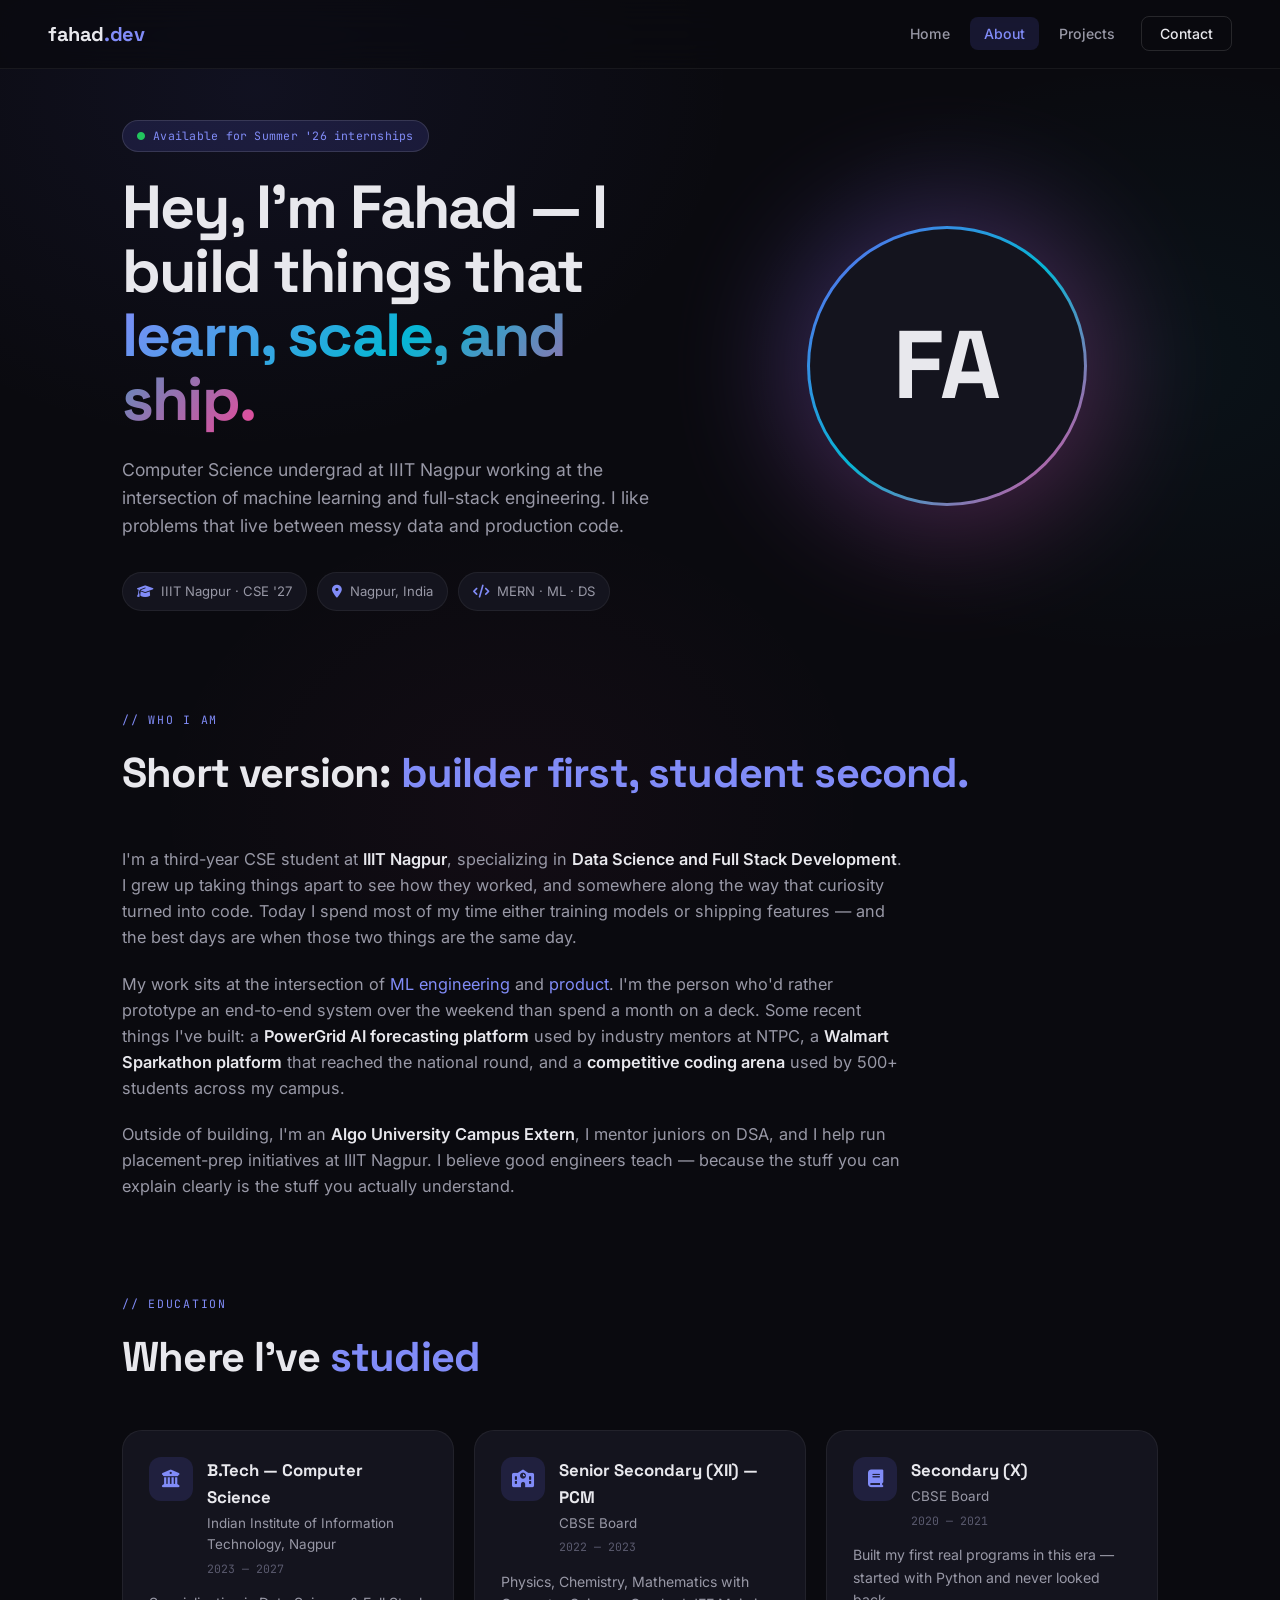
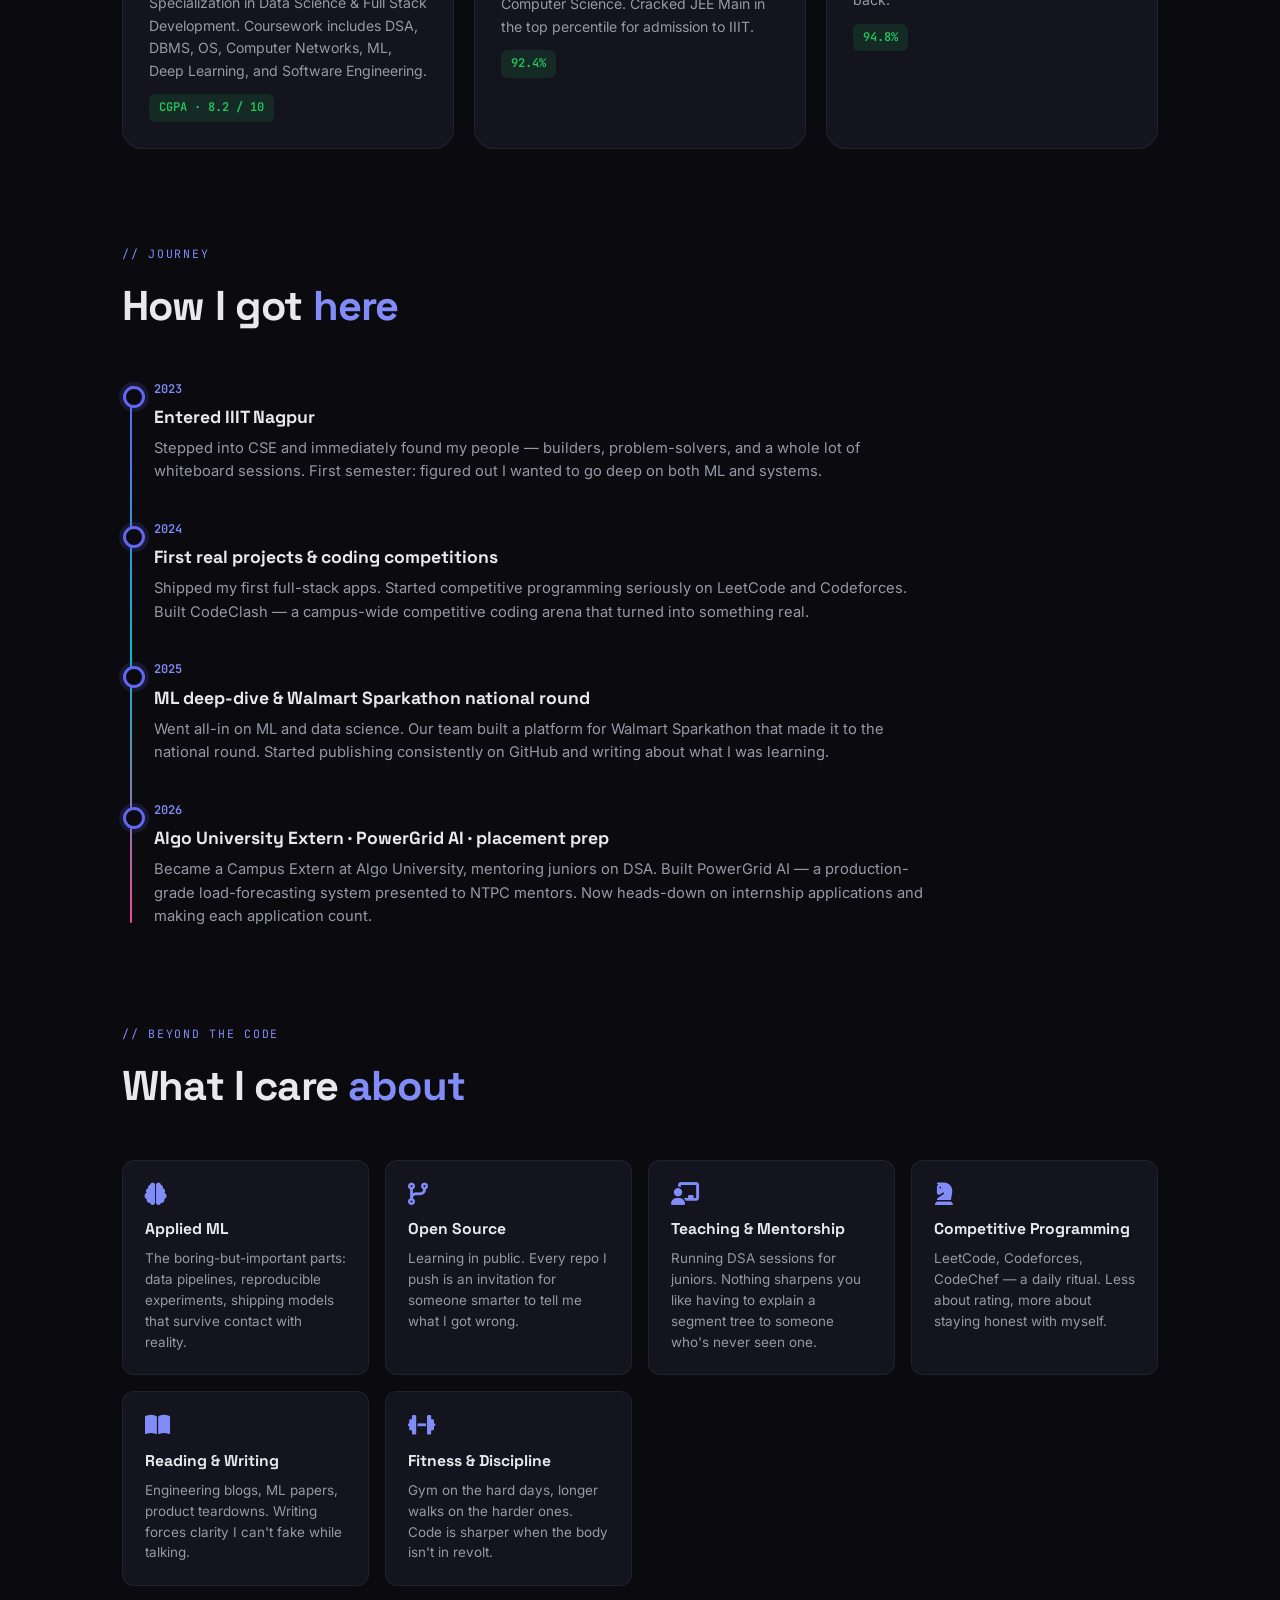
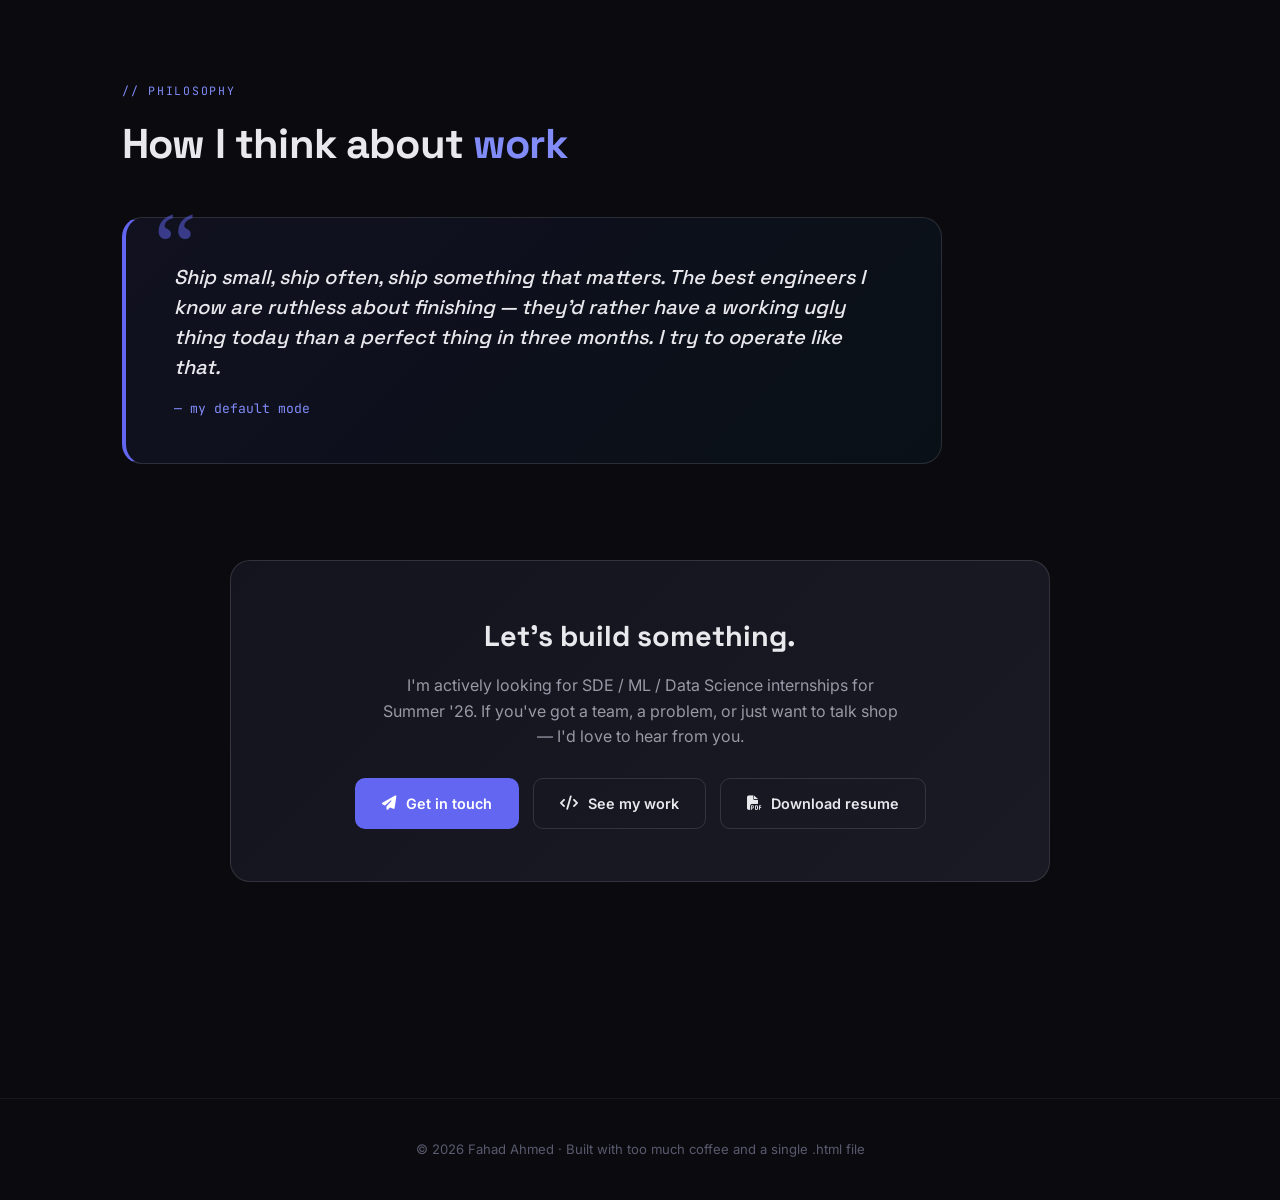
==== about.html @ 01cc84ea "Major portfolio overhaul: snap-scroll fix, new pages, skills, experience redesign - Fix snap scroll:" ====
<!DOCTYPE html>
<html lang="en">
<head>
    <meta charset="UTF-8">
    <meta name="viewport" content="width=device-width, initial-scale=1.0">
    <title>About — Fahad Ahmed</title>
    <meta name="description" content="About Fahad Ahmed — CS undergrad at IIIT Nagpur, builder at the intersection of ML and full-stack engineering.">
    <link rel="preconnect" href="https://fonts.googleapis.com">
    <link rel="preconnect" href="https://fonts.gstatic.com" crossorigin>
    <link href="https://fonts.googleapis.com/css2?family=Inter:wght@300;400;500;600;700;800;900&family=JetBrains+Mono:wght@400;500;600;700&family=Space+Grotesk:wght@400;500;600;700&display=swap" rel="stylesheet">
    <link rel="stylesheet" href="https://cdnjs.cloudflare.com/ajax/libs/font-awesome/6.5.1/css/all.min.css">
    <style>
        :root {
            --bg-primary: #0a0a0f;
            --bg-secondary: #0d0d14;
            --bg-tertiary: #1a1a24;
            --bg-card: #14141e;
            --bg-card-hover: #1c1c2a;
            --text-primary: #e8e8ed;
            --text-secondary: #9898a6;
            --text-muted: #5a5a6e;
            --accent: #6366f1;
            --accent-light: #818cf8;
            --accent-dim: rgba(99, 102, 241, 0.15);
            --accent-glow: rgba(99, 102, 241, 0.4);
            --green: #22c55e;
            --orange: #f59e0b;
            --cyan: #06b6d4;
            --pink: #ec4899;
            --border: rgba(255, 255, 255, 0.06);
            --border-hover: rgba(255, 255, 255, 0.12);
            --border-strong: rgba(255, 255, 255, 0.08);
            --radius: 12px;
            --radius-lg: 20px;
            --transition: 0.3s cubic-bezier(0.4, 0, 0.2, 1);
            --font-body: 'Inter', -apple-system, sans-serif;
            --font-heading: 'Space Grotesk', sans-serif;
            --font-mono: 'JetBrains Mono', monospace;
        }

        * { margin: 0; padding: 0; box-sizing: border-box; }

        html { scroll-behavior: smooth; }
        body {
            font-family: var(--font-body);
            background: var(--bg-primary);
            color: var(--text-primary);
            line-height: 1.6;
            -webkit-font-smoothing: antialiased;
            overflow-x: hidden;
            background-image:
                radial-gradient(ellipse 800px 600px at 20% 10%, rgba(99, 102, 241, 0.08), transparent 60%),
                radial-gradient(ellipse 700px 500px at 90% 40%, rgba(6, 182, 212, 0.05), transparent 60%),
                radial-gradient(ellipse 600px 500px at 40% 90%, rgba(236, 72, 153, 0.04), transparent 60%);
            background-attachment: fixed;
        }

        ::selection { background: var(--accent-dim); color: var(--accent-light); }

        /* Navbar */
        nav {
            position: fixed;
            top: 0; left: 0; right: 0;
            z-index: 100;
            padding: 18px 48px;
            display: flex;
            justify-content: space-between;
            align-items: center;
            background: rgba(10, 10, 15, 0.72);
            backdrop-filter: blur(18px) saturate(140%);
            -webkit-backdrop-filter: blur(18px) saturate(140%);
            border-bottom: 1px solid var(--border);
        }
        .nav-logo {
            font-family: var(--font-heading);
            font-size: 1.25rem;
            font-weight: 700;
            color: var(--text-primary);
            text-decoration: none;
            letter-spacing: -0.02em;
        }
        .nav-logo span { color: var(--accent-light); }
        .nav-links {
            display: flex;
            gap: 6px;
            list-style: none;
            align-items: center;
        }
        .nav-links a {
            color: var(--text-secondary);
            text-decoration: none;
            font-size: 0.88rem;
            font-weight: 500;
            padding: 8px 14px;
            border-radius: 8px;
            transition: var(--transition);
        }
        .nav-links a:hover { color: var(--text-primary); background: rgba(255,255,255,0.04); }
        .nav-links a.active { color: var(--accent-light); background: var(--accent-dim); }
        .nav-cta {
            border: 1px solid var(--border-hover) !important;
            color: var(--text-primary) !important;
            padding: 8px 18px !important;
            margin-left: 6px;
        }
        .nav-cta:hover {
            background: var(--accent) !important;
            border-color: var(--accent) !important;
            color: #fff !important;
        }

        main { padding-top: 120px; padding-bottom: 120px; }
        .container { max-width: 1100px; margin: 0 auto; padding: 0 32px; }

        /* Hero */
        .about-hero {
            display: grid;
            grid-template-columns: 1.3fr 1fr;
            gap: 64px;
            align-items: center;
            margin-bottom: 100px;
        }
        .eyebrow {
            display: inline-flex;
            align-items: center;
            gap: 8px;
            padding: 6px 14px;
            border: 1px solid var(--border-hover);
            border-radius: 999px;
            font-family: var(--font-mono);
            font-size: 0.72rem;
            color: var(--accent-light);
            background: var(--accent-dim);
            margin-bottom: 24px;
            letter-spacing: 0.02em;
        }
        .eyebrow i { font-size: 0.7rem; }
        h1 {
            font-family: var(--font-heading);
            font-size: clamp(2.4rem, 5vw, 3.8rem);
            font-weight: 800;
            line-height: 1.05;
            letter-spacing: -0.03em;
            margin-bottom: 24px;
        }
        h1 .grad {
            background: linear-gradient(135deg, var(--accent-light) 0%, var(--cyan) 50%, var(--pink) 100%);
            -webkit-background-clip: text;
            background-clip: text;
            color: transparent;
        }
        .lede {
            font-size: 1.1rem;
            color: var(--text-secondary);
            max-width: 580px;
            margin-bottom: 32px;
        }
        .hero-meta { display: flex; flex-wrap: wrap; gap: 10px; }
        .meta-chip {
            display: inline-flex;
            align-items: center;
            gap: 8px;
            padding: 8px 14px;
            background: var(--bg-card);
            border: 1px solid var(--border);
            border-radius: 999px;
            font-size: 0.82rem;
            color: var(--text-secondary);
        }
        .meta-chip i { color: var(--accent-light); }

        .avatar-wrap {
            position: relative;
            justify-self: center;
        }
        .avatar {
            width: 280px;
            height: 280px;
            border-radius: 50%;
            background: linear-gradient(135deg, var(--accent) 0%, var(--cyan) 50%, var(--pink) 100%);
            padding: 3px;
            position: relative;
        }
        .avatar::before {
            content: '';
            position: absolute;
            inset: -20px;
            border-radius: 50%;
            background: linear-gradient(135deg, var(--accent), var(--pink));
            filter: blur(60px);
            opacity: 0.35;
            z-index: -1;
        }
        .avatar-inner {
            width: 100%;
            height: 100%;
            border-radius: 50%;
            background: var(--bg-card);
            display: flex;
            align-items: center;
            justify-content: center;
            font-family: var(--font-heading);
            font-size: 6rem;
            font-weight: 800;
            color: var(--text-primary);
        }

        /* Section */
        section.block { margin-bottom: 96px; }
        .section-head { margin-bottom: 40px; }
        .section-label {
            font-family: var(--font-mono);
            font-size: 0.72rem;
            color: var(--accent-light);
            letter-spacing: 0.15em;
            text-transform: uppercase;
            margin-bottom: 10px;
        }
        h2 {
            font-family: var(--font-heading);
            font-size: clamp(1.8rem, 3.5vw, 2.6rem);
            font-weight: 700;
            letter-spacing: -0.02em;
        }
        h2 span { color: var(--accent-light); }

        /* Bio prose */
        .prose p {
            font-size: 1.02rem;
            color: var(--text-secondary);
            margin-bottom: 20px;
            max-width: 780px;
        }
        .prose strong { color: var(--text-primary); font-weight: 600; }
        .prose em { color: var(--accent-light); font-style: normal; }

        /* Education */
        .edu-grid {
            display: grid;
            grid-template-columns: repeat(auto-fit, minmax(300px, 1fr));
            gap: 20px;
        }
        .edu-card {
            background: var(--bg-card);
            border: 1px solid var(--border);
            border-radius: var(--radius-lg);
            padding: 26px;
            transition: var(--transition);
        }
        .edu-card:hover {
            border-color: var(--border-hover);
            background: var(--bg-card-hover);
            transform: translateY(-4px);
        }
        .edu-head {
            display: flex;
            align-items: flex-start;
            gap: 14px;
            margin-bottom: 14px;
        }
        .edu-icon {
            width: 44px; height: 44px;
            border-radius: 12px;
            background: var(--accent-dim);
            color: var(--accent-light);
            display: flex;
            align-items: center;
            justify-content: center;
            font-size: 1.1rem;
            flex-shrink: 0;
        }
        .edu-card h3 {
            font-family: var(--font-heading);
            font-size: 1.05rem;
            font-weight: 700;
            margin-bottom: 2px;
        }
        .edu-card .school {
            font-size: 0.84rem;
            color: var(--text-secondary);
        }
        .edu-card .period {
            font-family: var(--font-mono);
            font-size: 0.72rem;
            color: var(--text-muted);
            margin-top: 4px;
        }
        .edu-card .grade {
            display: inline-block;
            margin-top: 12px;
            padding: 4px 10px;
            background: rgba(34, 197, 94, 0.12);
            color: var(--green);
            border-radius: 6px;
            font-family: var(--font-mono);
            font-size: 0.75rem;
            font-weight: 600;
        }

        /* Timeline */
        .timeline {
            position: relative;
            padding-left: 32px;
            max-width: 820px;
        }
        .timeline::before {
            content: '';
            position: absolute;
            left: 8px;
            top: 6px;
            bottom: 6px;
            width: 2px;
            background: linear-gradient(180deg, var(--accent), var(--cyan), var(--pink));
            border-radius: 2px;
        }
        .t-item {
            position: relative;
            padding-bottom: 36px;
        }
        .t-item:last-child { padding-bottom: 0; }
        .t-item::before {
            content: '';
            position: absolute;
            left: -31px;
            top: 6px;
            width: 16px;
            height: 16px;
            border-radius: 50%;
            background: var(--bg-primary);
            border: 3px solid var(--accent);
            box-shadow: 0 0 0 4px rgba(99, 102, 241, 0.15);
        }
        .t-item .year {
            font-family: var(--font-mono);
            font-size: 0.75rem;
            color: var(--accent-light);
            font-weight: 600;
            margin-bottom: 4px;
        }
        .t-item h4 {
            font-family: var(--font-heading);
            font-size: 1.1rem;
            margin-bottom: 6px;
        }
        .t-item p {
            font-size: 0.92rem;
            color: var(--text-secondary);
        }

        /* Interests grid */
        .interests {
            display: grid;
            grid-template-columns: repeat(auto-fit, minmax(220px, 1fr));
            gap: 16px;
        }
        .int-card {
            background: var(--bg-card);
            border: 1px solid var(--border);
            border-radius: var(--radius);
            padding: 22px;
            transition: var(--transition);
        }
        .int-card:hover {
            border-color: var(--border-hover);
            transform: translateY(-3px);
        }
        .int-card i {
            font-size: 1.4rem;
            color: var(--accent-light);
            margin-bottom: 12px;
            display: block;
        }
        .int-card h4 {
            font-family: var(--font-heading);
            font-size: 0.98rem;
            margin-bottom: 6px;
        }
        .int-card p {
            font-size: 0.84rem;
            color: var(--text-secondary);
            line-height: 1.55;
        }

        /* Philosophy quote */
        .philosophy {
            background:
                linear-gradient(135deg, rgba(99, 102, 241, 0.08), rgba(6, 182, 212, 0.04));
            border: 1px solid var(--border-hover);
            border-left: 4px solid var(--accent);
            border-radius: var(--radius-lg);
            padding: 44px 48px;
            max-width: 820px;
            position: relative;
        }
        .philosophy::before {
            content: '\201C';
            position: absolute;
            top: -20px;
            left: 28px;
            font-family: Georgia, serif;
            font-size: 6rem;
            color: var(--accent);
            opacity: 0.5;
            line-height: 1;
        }
        .philosophy p {
            font-family: var(--font-heading);
            font-size: 1.25rem;
            font-weight: 500;
            color: var(--text-primary);
            font-style: italic;
            line-height: 1.5;
        }
        .philosophy .sig {
            font-family: var(--font-mono);
            font-size: 0.82rem;
            color: var(--accent-light);
            margin-top: 16px;
            font-style: normal;
        }

        /* CTA */
        .end-cta {
            background: linear-gradient(135deg, var(--bg-card), var(--bg-tertiary));
            border: 1px solid var(--border-hover);
            border-radius: var(--radius-lg);
            padding: 52px 44px;
            text-align: center;
            max-width: 820px;
            margin: 0 auto;
        }
        .end-cta h3 {
            font-family: var(--font-heading);
            font-size: 1.8rem;
            margin-bottom: 14px;
        }
        .end-cta p {
            color: var(--text-secondary);
            margin-bottom: 28px;
            max-width: 520px;
            margin-left: auto;
            margin-right: auto;
        }
        .btn-row {
            display: flex;
            gap: 14px;
            justify-content: center;
            flex-wrap: wrap;
        }
        .btn {
            display: inline-flex;
            align-items: center;
            gap: 10px;
            padding: 13px 26px;
            border-radius: 10px;
            font-size: 0.9rem;
            font-weight: 600;
            font-family: var(--font-body);
            text-decoration: none;
            border: 1px solid transparent;
            cursor: pointer;
            transition: var(--transition);
        }
        .btn-primary {
            background: var(--accent);
            color: #fff;
        }
        .btn-primary:hover {
            background: var(--accent-light);
            transform: translateY(-2px);
            box-shadow: 0 10px 30px rgba(99, 102, 241, 0.35);
        }
        .btn-ghost {
            background: transparent;
            color: var(--text-primary);
            border-color: var(--border-hover);
        }
        .btn-ghost:hover {
            background: rgba(255,255,255,0.04);
            border-color: var(--accent);
        }

        /* Footer */
        footer {
            text-align: center;
            padding: 40px 20px;
            color: var(--text-muted);
            font-size: 0.82rem;
            border-top: 1px solid var(--border);
        }

        /* Mobile */
        @media (max-width: 900px) {
            nav { padding: 14px 20px; }
            .nav-links { gap: 0; }
            .nav-links a { padding: 6px 10px; font-size: 0.8rem; }
            .container { padding: 0 20px; }
            .about-hero {
                grid-template-columns: 1fr;
                gap: 40px;
                text-align: center;
                margin-bottom: 70px;
            }
            .hero-meta { justify-content: center; }
            .avatar { width: 200px; height: 200px; }
            .avatar-inner { font-size: 4.2rem; }
            .philosophy { padding: 32px 28px; }
            .philosophy p { font-size: 1.05rem; }
            .end-cta { padding: 36px 24px; }
            section.block { margin-bottom: 70px; }
        }

        /* Reveal */
        .reveal {
            opacity: 0;
            transform: translateY(20px);
            transition: opacity 0.7s ease, transform 0.7s ease;
        }
        .reveal.in { opacity: 1; transform: none; }
    </style>
</head>
<body>
    <nav>
        <a href="index.html" class="nav-logo">fahad<span>.dev</span></a>
        <ul class="nav-links">
            <li><a href="index.html">Home</a></li>
            <li><a href="about.html" class="active">About</a></li>
            <li><a href="projects.html">Projects</a></li>
            <li><a href="index.html#contact" class="nav-cta">Contact</a></li>
        </ul>
    </nav>

    <main>
        <div class="container">
            <!-- Hero -->
            <section class="about-hero reveal">
                <div>
                    <div class="eyebrow"><i class="fas fa-circle" style="color: var(--green); font-size: 0.5rem;"></i> Available for Summer '26 internships</div>
                    <h1>Hey, I'm Fahad — I build things that <span class="grad">learn, scale, and ship.</span></h1>
                    <p class="lede">Computer Science undergrad at IIIT Nagpur working at the intersection of machine learning and full-stack engineering. I like problems that live between messy data and production code.</p>
                    <div class="hero-meta">
                        <span class="meta-chip"><i class="fas fa-graduation-cap"></i> IIIT Nagpur · CSE '27</span>
                        <span class="meta-chip"><i class="fas fa-map-marker-alt"></i> Nagpur, India</span>
                        <span class="meta-chip"><i class="fas fa-code"></i> MERN · ML · DS</span>
                    </div>
                </div>
                <div class="avatar-wrap">
                    <div class="avatar">
                        <div class="avatar-inner">FA</div>
                    </div>
                </div>
            </section>

            <!-- Bio -->
            <section class="block reveal">
                <div class="section-head">
                    <div class="section-label">// Who I Am</div>
                    <h2>Short version: <span>builder first, student second.</span></h2>
                </div>
                <div class="prose">
                    <p>I'm a third-year CSE student at <strong>IIIT Nagpur</strong>, specializing in <strong>Data Science and Full Stack Development</strong>. I grew up taking things apart to see how they worked, and somewhere along the way that curiosity turned into code. Today I spend most of my time either training models or shipping features — and the best days are when those two things are the same day.</p>
                    <p>My work sits at the intersection of <em>ML engineering</em> and <em>product</em>. I'm the person who'd rather prototype an end-to-end system over the weekend than spend a month on a deck. Some recent things I've built: a <strong>PowerGrid AI forecasting platform</strong> used by industry mentors at NTPC, a <strong>Walmart Sparkathon platform</strong> that reached the national round, and a <strong>competitive coding arena</strong> used by 500+ students across my campus.</p>
                    <p>Outside of building, I'm an <strong>Algo University Campus Extern</strong>, I mentor juniors on DSA, and I help run placement-prep initiatives at IIIT Nagpur. I believe good engineers teach — because the stuff you can explain clearly is the stuff you actually understand.</p>
                </div>
            </section>

            <!-- Education -->
            <section class="block reveal">
                <div class="section-head">
                    <div class="section-label">// Education</div>
                    <h2>Where I've <span>studied</span></h2>
                </div>
                <div class="edu-grid">
                    <div class="edu-card">
                        <div class="edu-head">
                            <div class="edu-icon"><i class="fas fa-university"></i></div>
                            <div>
                                <h3>B.Tech — Computer Science</h3>
                                <div class="school">Indian Institute of Information Technology, Nagpur</div>
                                <div class="period">2023 — 2027</div>
                            </div>
                        </div>
                        <p style="font-size: 0.88rem; color: var(--text-secondary);">Specialization in Data Science & Full Stack Development. Coursework includes DSA, DBMS, OS, Computer Networks, ML, Deep Learning, and Software Engineering.</p>
                        <span class="grade">CGPA · 8.2 / 10</span>
                    </div>
                    <div class="edu-card">
                        <div class="edu-head">
                            <div class="edu-icon"><i class="fas fa-school"></i></div>
                            <div>
                                <h3>Senior Secondary (XII) — PCM</h3>
                                <div class="school">CBSE Board</div>
                                <div class="period">2022 — 2023</div>
                            </div>
                        </div>
                        <p style="font-size: 0.88rem; color: var(--text-secondary);">Physics, Chemistry, Mathematics with Computer Science. Cracked JEE Main in the top percentile for admission to IIIT.</p>
                        <span class="grade">92.4%</span>
                    </div>
                    <div class="edu-card">
                        <div class="edu-head">
                            <div class="edu-icon"><i class="fas fa-book"></i></div>
                            <div>
                                <h3>Secondary (X)</h3>
                                <div class="school">CBSE Board</div>
                                <div class="period">2020 — 2021</div>
                            </div>
                        </div>
                        <p style="font-size: 0.88rem; color: var(--text-secondary);">Built my first real programs in this era — started with Python and never looked back.</p>
                        <span class="grade">94.8%</span>
                    </div>
                </div>
            </section>

            <!-- Journey -->
            <section class="block reveal">
                <div class="section-head">
                    <div class="section-label">// Journey</div>
                    <h2>How I got <span>here</span></h2>
                </div>
                <div class="timeline">
                    <div class="t-item">
                        <div class="year">2023</div>
                        <h4>Entered IIIT Nagpur</h4>
                        <p>Stepped into CSE and immediately found my people — builders, problem-solvers, and a whole lot of whiteboard sessions. First semester: figured out I wanted to go deep on both ML and systems.</p>
                    </div>
                    <div class="t-item">
                        <div class="year">2024</div>
                        <h4>First real projects & coding competitions</h4>
                        <p>Shipped my first full-stack apps. Started competitive programming seriously on LeetCode and Codeforces. Built CodeClash — a campus-wide competitive coding arena that turned into something real.</p>
                    </div>
                    <div class="t-item">
                        <div class="year">2025</div>
                        <h4>ML deep-dive & Walmart Sparkathon national round</h4>
                        <p>Went all-in on ML and data science. Our team built a platform for Walmart Sparkathon that made it to the national round. Started publishing consistently on GitHub and writing about what I was learning.</p>
                    </div>
                    <div class="t-item">
                        <div class="year">2026</div>
                        <h4>Algo University Extern · PowerGrid AI · placement prep</h4>
                        <p>Became a Campus Extern at Algo University, mentoring juniors on DSA. Built PowerGrid AI — a production-grade load-forecasting system presented to NTPC mentors. Now heads-down on internship applications and making each application count.</p>
                    </div>
                </div>
            </section>

            <!-- Interests -->
            <section class="block reveal">
                <div class="section-head">
                    <div class="section-label">// Beyond The Code</div>
                    <h2>What I care <span>about</span></h2>
                </div>
                <div class="interests">
                    <div class="int-card">
                        <i class="fas fa-brain"></i>
                        <h4>Applied ML</h4>
                        <p>The boring-but-important parts: data pipelines, reproducible experiments, shipping models that survive contact with reality.</p>
                    </div>
                    <div class="int-card">
                        <i class="fas fa-code-branch"></i>
                        <h4>Open Source</h4>
                        <p>Learning in public. Every repo I push is an invitation for someone smarter to tell me what I got wrong.</p>
                    </div>
                    <div class="int-card">
                        <i class="fas fa-chalkboard-teacher"></i>
                        <h4>Teaching & Mentorship</h4>
                        <p>Running DSA sessions for juniors. Nothing sharpens you like having to explain a segment tree to someone who's never seen one.</p>
                    </div>
                    <div class="int-card">
                        <i class="fas fa-chess-knight"></i>
                        <h4>Competitive Programming</h4>
                        <p>LeetCode, Codeforces, CodeChef — a daily ritual. Less about rating, more about staying honest with myself.</p>
                    </div>
                    <div class="int-card">
                        <i class="fas fa-book-open"></i>
                        <h4>Reading & Writing</h4>
                        <p>Engineering blogs, ML papers, product teardowns. Writing forces clarity I can't fake while talking.</p>
                    </div>
                    <div class="int-card">
                        <i class="fas fa-dumbbell"></i>
                        <h4>Fitness & Discipline</h4>
                        <p>Gym on the hard days, longer walks on the harder ones. Code is sharper when the body isn't in revolt.</p>
                    </div>
                </div>
            </section>

            <!-- Philosophy -->
            <section class="block reveal">
                <div class="section-head">
                    <div class="section-label">// Philosophy</div>
                    <h2>How I think about <span>work</span></h2>
                </div>
                <div class="philosophy">
                    <p>Ship small, ship often, ship something that matters. The best engineers I know are ruthless about finishing — they'd rather have a working ugly thing today than a perfect thing in three months. I try to operate like that.</p>
                    <div class="sig">— my default mode</div>
                </div>
            </section>

            <!-- CTA -->
            <section class="block reveal">
                <div class="end-cta">
                    <h3>Let's build something.</h3>
                    <p>I'm actively looking for SDE / ML / Data Science internships for Summer '26. If you've got a team, a problem, or just want to talk shop — I'd love to hear from you.</p>
                    <div class="btn-row">
                        <a href="index.html#contact" class="btn btn-primary"><i class="fas fa-paper-plane"></i> Get in touch</a>
                        <a href="projects.html" class="btn btn-ghost"><i class="fas fa-code"></i> See my work</a>
                        <a href="Fahad Ahmed.pdf" target="_blank" class="btn btn-ghost"><i class="fas fa-file-pdf"></i> Download resume</a>
                    </div>
                </div>
            </section>
        </div>
    </main>

    <footer>
        &copy; 2026 Fahad Ahmed · Built with too much coffee and a single .html file
    </footer>

    <script>
        // Reveal on scroll
        const io = new IntersectionObserver((entries) => {
            entries.forEach(e => {
                if (e.isIntersecting) {
                    e.target.classList.add('in');
                    io.unobserve(e.target);
                }
            });
        }, { threshold: 0.12 });
        document.querySelectorAll('.reveal').forEach(el => io.observe(el));
    </script>
</body>
</html>
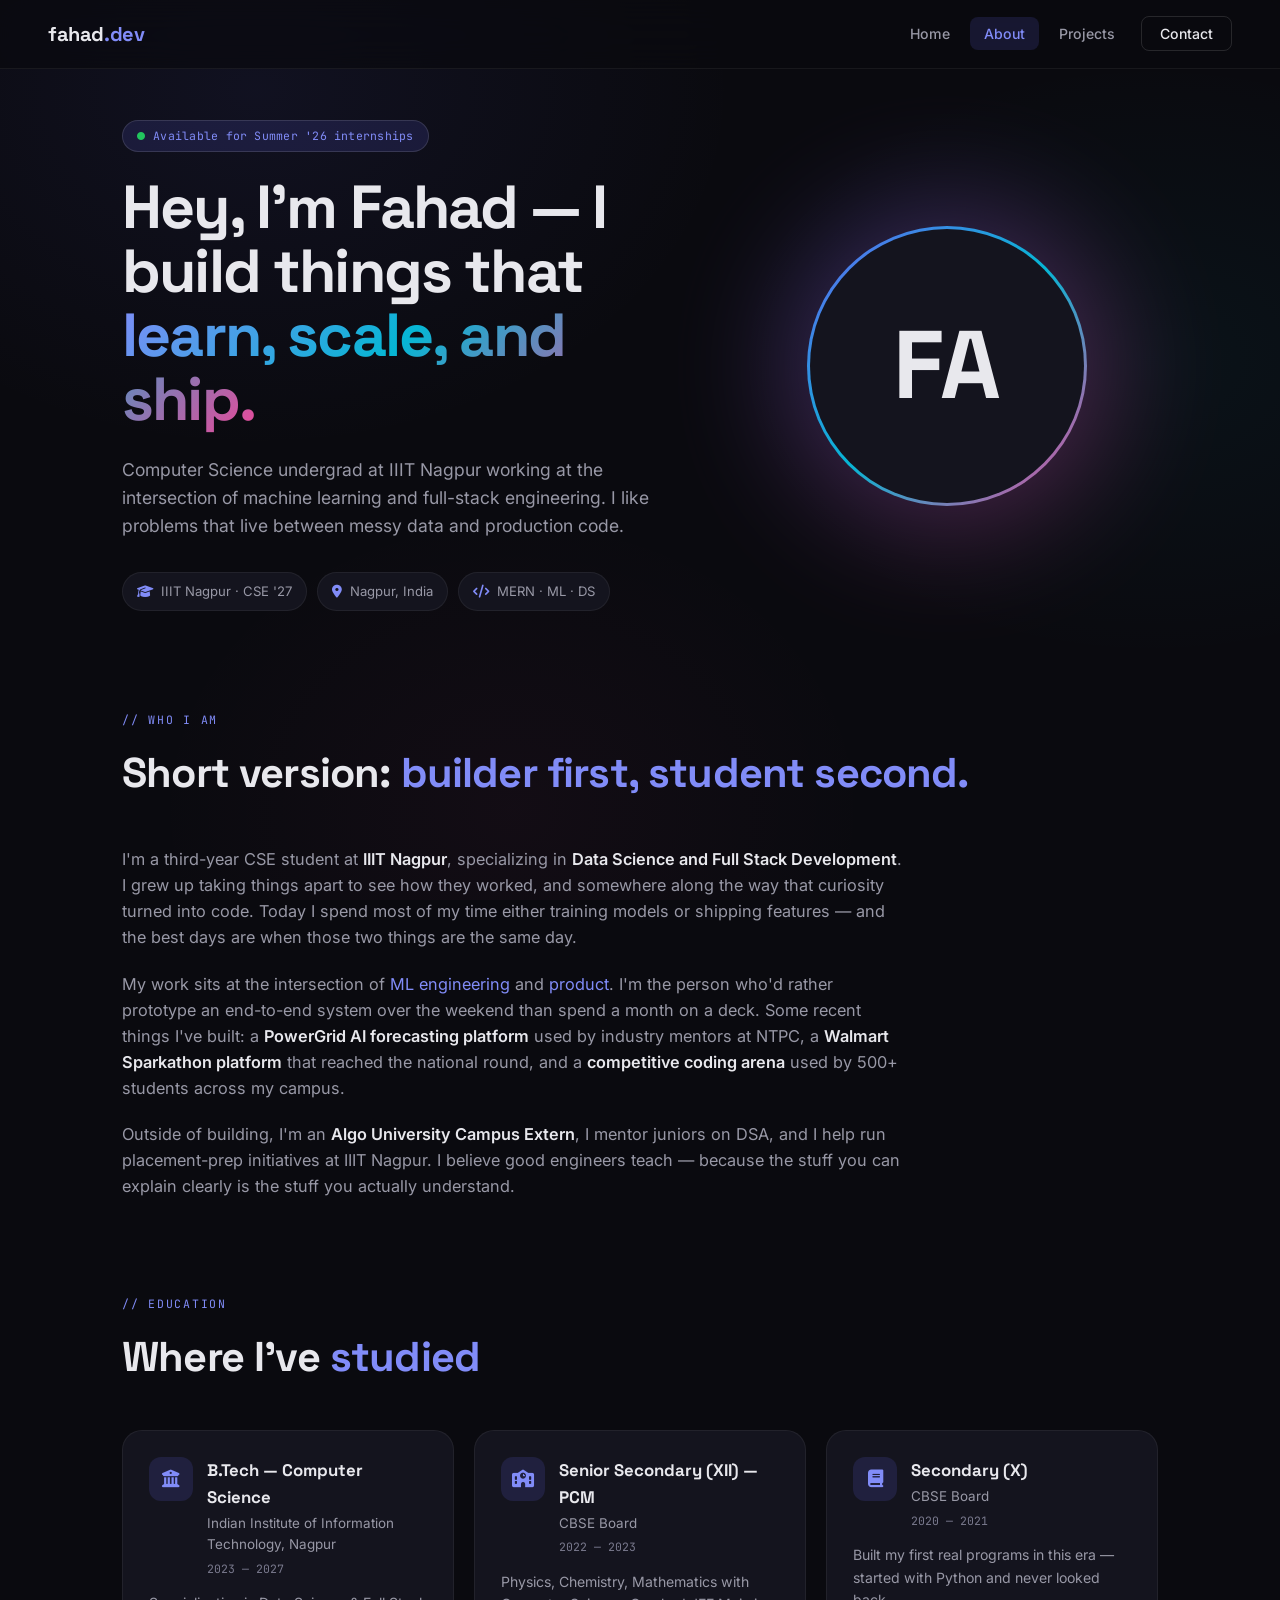
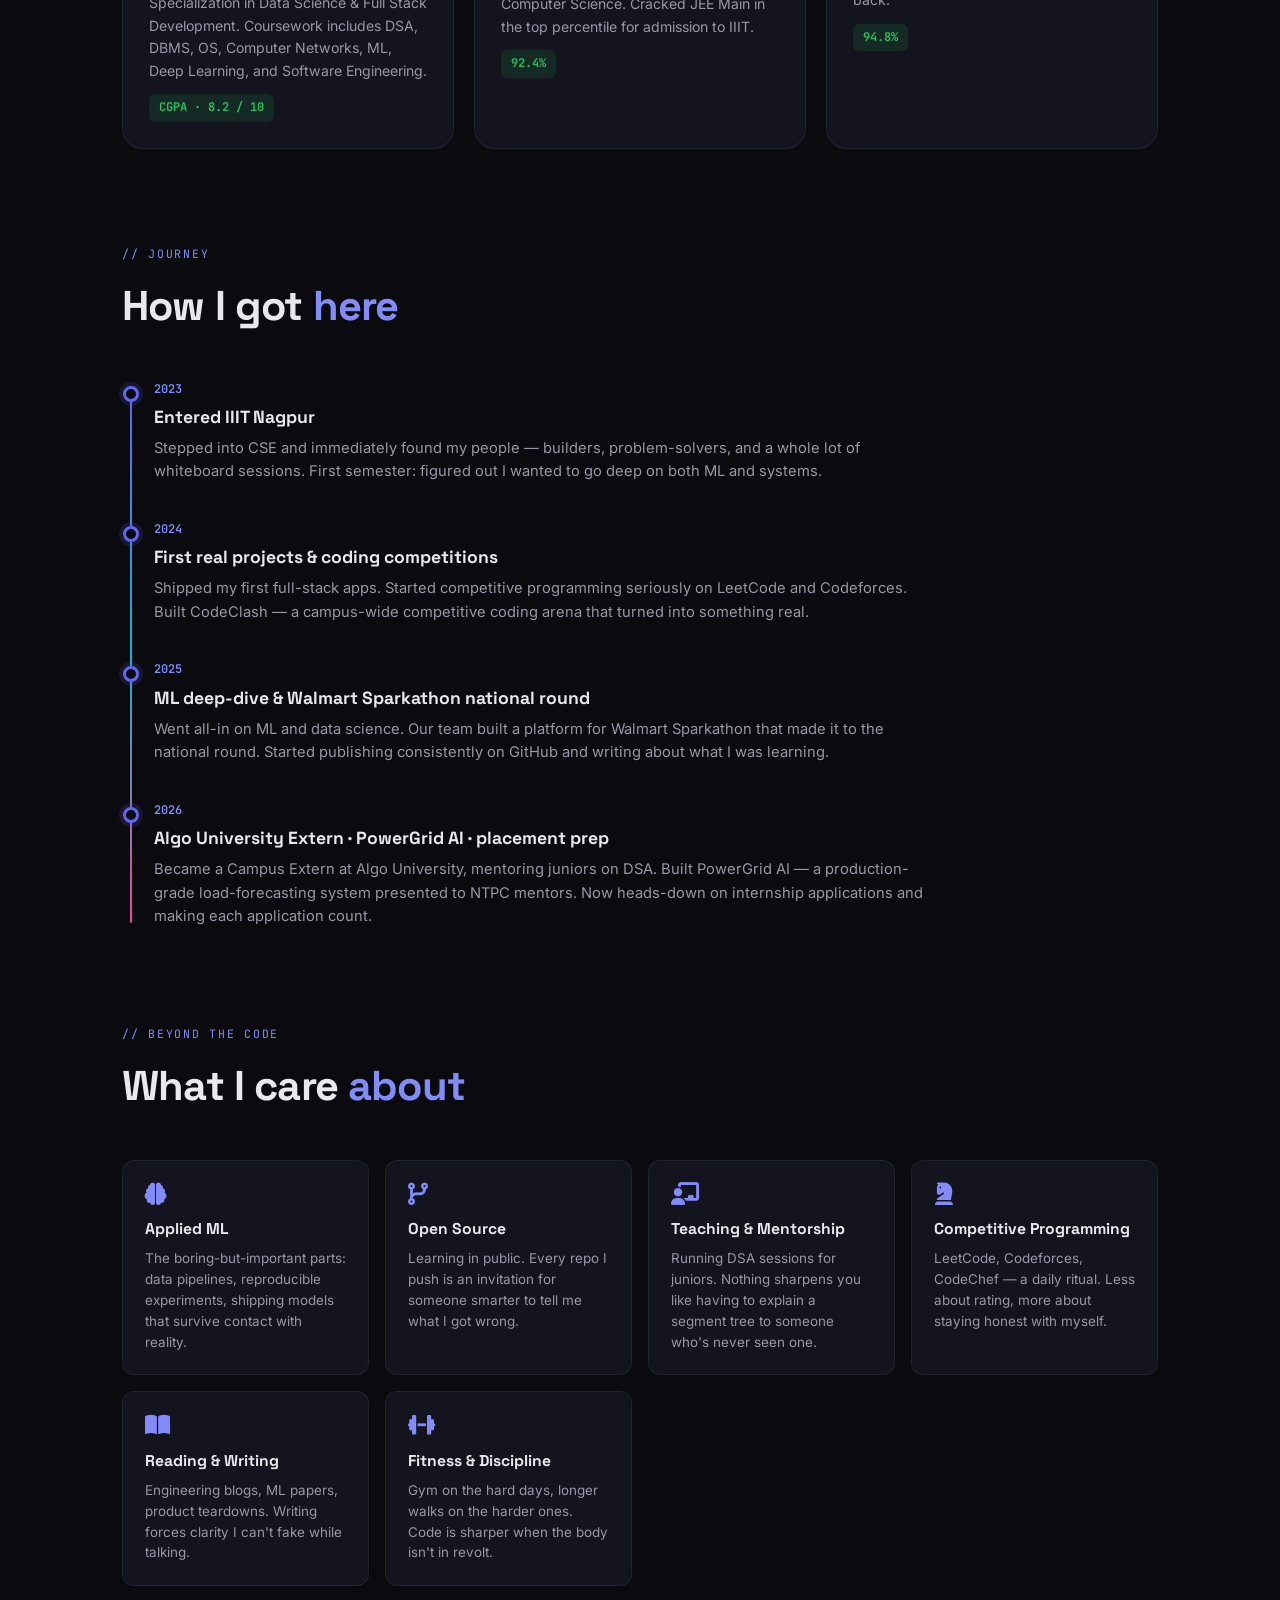
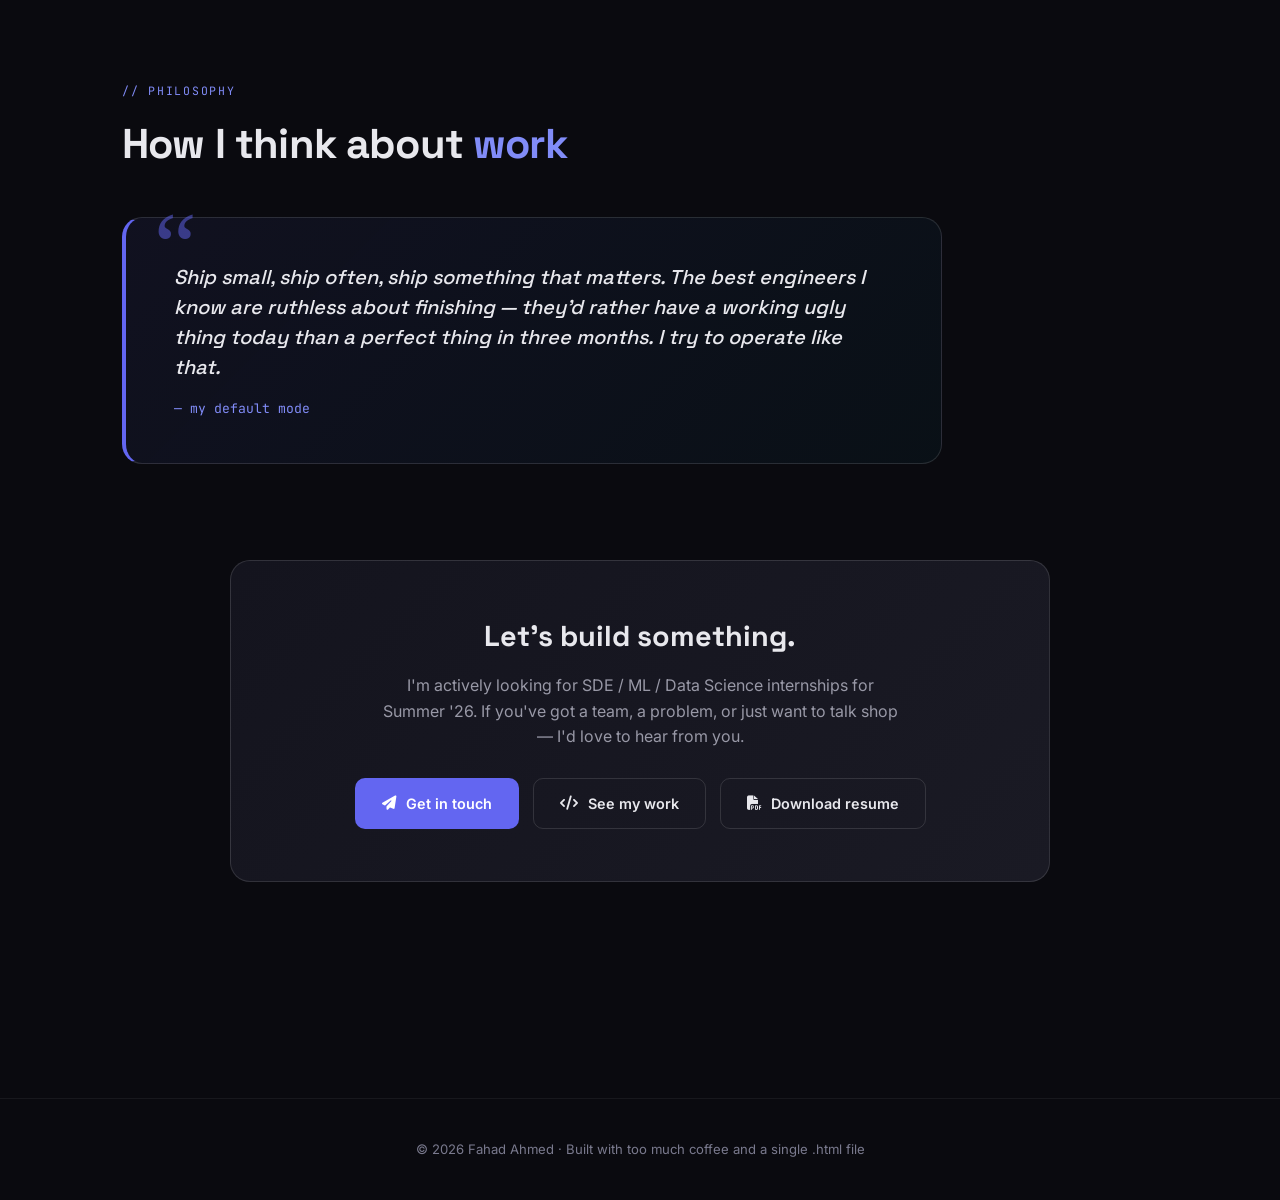
==== commit 72e33366: "v2.5: design-critique refactor — shared tokens, sharper hero, dual experience, a11y Design & content" ====
--- a/about.html
+++ b/about.html
@@ -9,37 +9,9 @@
     <link rel="preconnect" href="https://fonts.gstatic.com" crossorigin>
     <link href="https://fonts.googleapis.com/css2?family=Inter:wght@300;400;500;600;700;800;900&family=JetBrains+Mono:wght@400;500;600;700&family=Space+Grotesk:wght@400;500;600;700&display=swap" rel="stylesheet">
     <link rel="stylesheet" href="https://cdnjs.cloudflare.com/ajax/libs/font-awesome/6.5.1/css/all.min.css">
+    <!-- Shared tokens (design vars, reset, focus ring, reduced-motion, ::selection) -->
+    <link rel="stylesheet" href="assets/css/tokens.css">
     <style>
-        :root {
-            --bg-primary: #0a0a0f;
-            --bg-secondary: #0d0d14;
-            --bg-tertiary: #1a1a24;
-            --bg-card: #14141e;
-            --bg-card-hover: #1c1c2a;
-            --text-primary: #e8e8ed;
-            --text-secondary: #9898a6;
-            --text-muted: #5a5a6e;
-            --accent: #6366f1;
-            --accent-light: #818cf8;
-            --accent-dim: rgba(99, 102, 241, 0.15);
-            --accent-glow: rgba(99, 102, 241, 0.4);
-            --green: #22c55e;
-            --orange: #f59e0b;
-            --cyan: #06b6d4;
-            --pink: #ec4899;
-            --border: rgba(255, 255, 255, 0.06);
-            --border-hover: rgba(255, 255, 255, 0.12);
-            --border-strong: rgba(255, 255, 255, 0.08);
-            --radius: 12px;
-            --radius-lg: 20px;
-            --transition: 0.3s cubic-bezier(0.4, 0, 0.2, 1);
-            --font-body: 'Inter', -apple-system, sans-serif;
-            --font-heading: 'Space Grotesk', sans-serif;
-            --font-mono: 'JetBrains Mono', monospace;
-        }
-
-        * { margin: 0; padding: 0; box-sizing: border-box; }
-
         html { scroll-behavior: smooth; }
         body {
             font-family: var(--font-body);
@@ -55,8 +27,6 @@
             background-attachment: fixed;
         }
 
-        ::selection { background: var(--accent-dim); color: var(--accent-light); }
-
         /* Navbar */
         nav {
             position: fixed;
@@ -491,23 +461,60 @@
 
         /* Mobile */
         @media (max-width: 900px) {
-            nav { padding: 14px 20px; }
-            .nav-links { gap: 0; }
-            .nav-links a { padding: 6px 10px; font-size: 0.8rem; }
-            .container { padding: 0 20px; }
+            nav { padding: 12px 16px; }
+            .nav-links { gap: 2px; }
+            .nav-links a { padding: 6px 10px; font-size: 0.78rem; }
+            .nav-cta { padding: 6px 12px !important; }
+            .container { padding: 0 18px; }
+            main { padding-top: 96px; padding-bottom: 60px; }
             .about-hero {
                 grid-template-columns: 1fr;
-                gap: 40px;
-                text-align: center;
-                margin-bottom: 70px;
+                gap: 32px;
+                text-align: left;
+                margin-bottom: 56px;
             }
-            .hero-meta { justify-content: center; }
-            .avatar { width: 200px; height: 200px; }
-            .avatar-inner { font-size: 4.2rem; }
-            .philosophy { padding: 32px 28px; }
-            .philosophy p { font-size: 1.05rem; }
-            .end-cta { padding: 36px 24px; }
-            section.block { margin-bottom: 70px; }
+            .hero-meta { justify-content: flex-start; }
+            .avatar-wrap { justify-self: flex-start; }
+            .avatar { width: 160px; height: 160px; }
+            .avatar-inner { font-size: 3.4rem; }
+            h1 { font-size: 2.2rem; letter-spacing: -1.5px; }
+            .lede { font-size: 0.98rem; }
+            h2 { font-size: 1.6rem; letter-spacing: -1px; }
+            .edu-grid { grid-template-columns: 1fr; gap: 14px; }
+            .edu-card { padding: 22px; }
+            .timeline { padding-left: 26px; }
+            .t-item::before { left: -25px; }
+            .interests { grid-template-columns: 1fr 1fr; gap: 12px; }
+            .int-card { padding: 18px; }
+            .philosophy { padding: 28px 22px; }
+            .philosophy p { font-size: 1rem; line-height: 1.55; }
+            .philosophy::before { font-size: 4rem; top: -12px; left: 18px; }
+            .end-cta { padding: 32px 20px; }
+            .end-cta h3 { font-size: 1.45rem; }
+            .end-cta p { font-size: 0.92rem; }
+            .btn-row { flex-direction: column; gap: 10px; }
+            .btn { width: 100%; justify-content: center; min-height: 46px; }
+            section.block { margin-bottom: 56px; }
+        }
+
+        /* Small phones */
+        @media (max-width: 600px) {
+            nav { padding: 10px 14px; }
+            .nav-links a { padding: 5px 8px; font-size: 0.72rem; }
+            .nav-cta { padding: 5px 10px !important; font-size: 0.72rem; }
+            .container { padding: 0 14px; }
+            .eyebrow { font-size: 0.66rem; padding: 5px 12px; }
+            h1 { font-size: 1.9rem; }
+            .lede { font-size: 0.92rem; }
+            .meta-chip { font-size: 0.76rem; padding: 7px 11px; }
+            .avatar { width: 140px; height: 140px; }
+            .avatar-inner { font-size: 2.8rem; }
+            h2 { font-size: 1.4rem; }
+            .prose p { font-size: 0.94rem; }
+            .interests { grid-template-columns: 1fr; }
+            .philosophy { padding: 24px 18px 22px; }
+            .philosophy p { font-size: 0.95rem; }
+            .end-cta h3 { font-size: 1.3rem; }
         }
 
         /* Reveal */
--- a/assets/css/tokens.css
+++ b/assets/css/tokens.css
@@ -0,0 +1,62 @@
+/* ============================================================
+   TOKENS — design tokens, universal reset, accessibility helpers
+   Load this FIRST on every page. Shared across index, about, projects.
+   ============================================================ */
+
+*, *::before, *::after { margin: 0; padding: 0; box-sizing: border-box; }
+
+:root {
+    --bg-primary: #0a0a0f;
+    --bg-secondary: #0d0d14;
+    --bg-tertiary: #1a1a24;
+    --bg-card: #14141e;
+    --bg-card-hover: #1c1c2a;
+    --text-primary: #e8e8ed;
+    --text-secondary: #9898a6;
+    --text-muted: #7a7a8e; /* bumped from #5a5a6e for WCAG AA contrast on dark bg */
+    --accent: #6366f1;
+    --accent-light: #818cf8;
+    --accent-dim: rgba(99, 102, 241, 0.15);
+    --accent-glow: rgba(99, 102, 241, 0.4);
+    --green: #22c55e;
+    --green-dim: rgba(34, 197, 94, 0.15);
+    --orange: #f59e0b;
+    --orange-dim: rgba(245, 158, 11, 0.15);
+    --cyan: #06b6d4;
+    --cyan-dim: rgba(6, 182, 212, 0.15);
+    --pink: #ec4899;
+    --pink-dim: rgba(236, 72, 153, 0.15);
+    --border: rgba(255, 255, 255, 0.06);
+    --border-hover: rgba(255, 255, 255, 0.12);
+    --border-strong: rgba(255, 255, 255, 0.08);
+    --radius: 12px;
+    --radius-lg: 20px;
+    --transition: 0.3s cubic-bezier(0.4, 0, 0.2, 1);
+    --font-body: 'Inter', -apple-system, sans-serif;
+    --font-heading: 'Space Grotesk', sans-serif;
+    --font-mono: 'JetBrains Mono', monospace;
+}
+
+/* ===== SELECTION ===== */
+::selection { background: var(--accent-dim); color: var(--accent-light); }
+
+/* ===== KEYBOARD FOCUS RING — WCAG 2.1 AA ===== */
+:focus-visible {
+    outline: 2px solid var(--accent-light);
+    outline-offset: 3px;
+    border-radius: 4px;
+}
+/* Don't double-up on native button/link focus when using mouse */
+:focus:not(:focus-visible) { outline: none; }
+
+/* ===== REDUCED MOTION — honour user preference ===== */
+@media (prefers-reduced-motion: reduce) {
+    *,
+    *::before,
+    *::after {
+        animation-duration: 0.001ms !important;
+        animation-iteration-count: 1 !important;
+        transition-duration: 0.001ms !important;
+        scroll-behavior: auto !important;
+    }
+}
